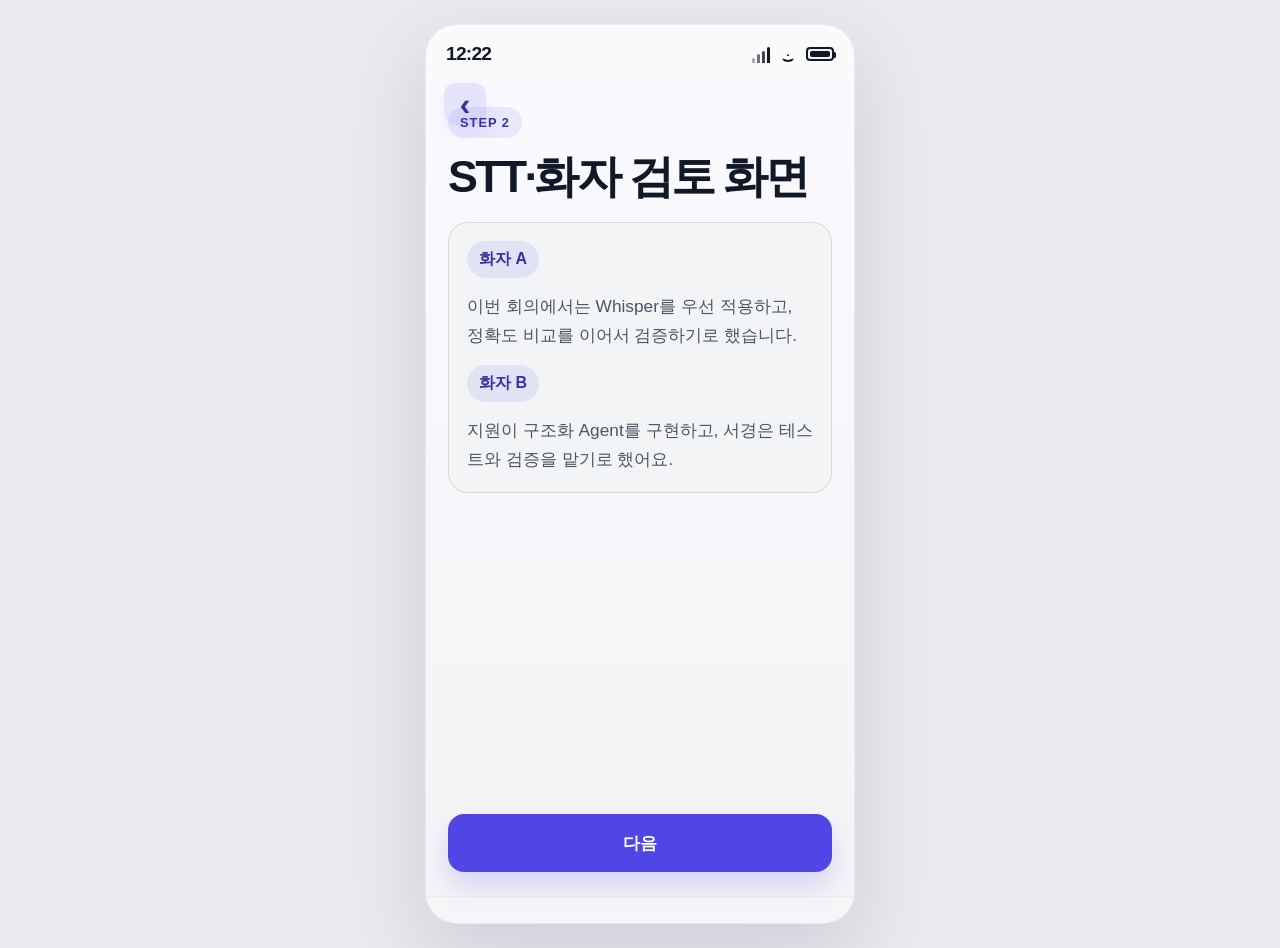
==== demo-pages/step-02-transcript.html @ 853f2ba0 "Add STT evaluation demo pages" ====
<!doctype html>
<html lang="ko">
  <head>
    <meta charset="UTF-8" />
    <meta name="viewport" content="width=device-width, initial-scale=1.0" />
    <title>STEP 2 · STT·화자 검토</title>
    <link rel="stylesheet" href="../styles.css" />
  </head>
  <body>
    <div class="page-shell">
      <div class="phone-frame" aria-label="STEP 2 STT 화자 검토 화면">
        <header class="status-bar">
          <span class="time">12:22</span>
          <div class="status-icons" aria-label="상태 표시">
            <span class="signal"><i></i><i></i><i></i><i></i></span>
            <span class="wifi" aria-hidden="true"></span>
            <span class="battery" aria-hidden="true"
              ><span class="battery-level"></span
            ></span>
          </div>
        </header>

        <main class="screen">
          <div class="screen-header">
            <span class="screen-tag">STEP 2</span>
            <h1>STT·화자 검토 화면</h1>
          </div>
          <div class="transcript-box">
            <div class="speaker-tag">화자 A</div>
            <p>
              이번 회의에서는 Whisper를 우선 적용하고, 정확도 비교를 이어서
              검증하기로 했습니다.
            </p>
            <div class="speaker-tag">화자 B</div>
            <p>
              지원이 구조화 Agent를 구현하고, 서경은 테스트와 검증을 맡기로
              했어요.
            </p>
          </div>
          <div class="slide-actions show-bottom-nav-only-next">
            <button
              class="slide-nav-btn primary"
              type="button"
              data-target="step-03-structure.html"
            >
              다음
            </button>
          </div>
        </main>
      </div>
    </div>
    <script src="../script.js"></script>
  </body>
</html>
---- styles.css ----
﻿:root {
  --primary: #4f46e5;
  --primary-strong: #3730a3;
  --bg: #f4f4f7;
  --panel: #ffffff;
  --panel-soft: #f3f4f6;
  --line: rgba(17, 24, 39, 0.12);
  --text: #111827;
  --muted: #4b5563;
  --success: #10b981;
  --gray: #64748b;
  --shadow: 0 18px 50px rgba(79, 70, 229, 0.12);
}

* {
  box-sizing: border-box;
}

html,
body {
  margin: 0;
  width: 100%;
  min-height: 100%;
  font-family: -apple-system, BlinkMacSystemFont, "Segoe UI", sans-serif;
  background: #e9e9ef;
  color: var(--text);
}

button,
input,
textarea {
  font: inherit;
}

body {
  display: flex;
  justify-content: center;
  align-items: flex-start;
  min-height: 100vh;
  padding: 24px;
}

.page-shell {
  width: 100%;
  display: flex;
  justify-content: center;
  align-items: flex-start;
}

.phone-frame {
  width: 100%;
  max-width: 430px;
  min-height: 900px;
  background: #f6f6f8;
  border: 1px solid rgba(17, 24, 39, 0.05);
  border-radius: 32px;
  box-shadow: 0 30px 80px rgba(15, 23, 42, 0.12);
  overflow: hidden;
}

.status-bar {
  display: flex;
  align-items: center;
  justify-content: space-between;
  background: rgba(255, 255, 255, 0.4);
  padding: 18px 20px 12px;
  font-weight: 700;
}

.time {
  font-size: 1.2rem;
  letter-spacing: -0.04em;
}

.status-icons {
  display: flex;
  align-items: center;
  gap: 10px;
  color: #111827;
}

.signal {
  display: inline-flex;
  align-items: end;
  gap: 2px;
  height: 18px;
}

.signal i {
  display: block;
  width: 3px;
  border-radius: 2px 2px 0 0;
  background: #111827;
}

.signal i:nth-child(1) {
  height: 5px;
  opacity: 0.35;
}
.signal i:nth-child(2) {
  height: 9px;
  opacity: 0.6;
}
.signal i:nth-child(3) {
  height: 12px;
  opacity: 0.8;
}
.signal i:nth-child(4) {
  height: 16px;
}

.wifi {
  width: 16px;
  height: 16px;
  border: 2px solid transparent;
  border-top-color: #111827;
  border-radius: 50%;
  transform: rotate(180deg);
  position: relative;
}

.wifi::before {
  content: "";
  position: absolute;
  inset: 4px 4px 2px;
  border: 2px solid transparent;
  border-top-color: #111827;
  border-radius: 50%;
}

.battery {
  position: relative;
  width: 28px;
  height: 14px;
  border: 2px solid #111827;
  border-radius: 4px;
  background: rgba(17, 24, 39, 0.04);
}

.battery::after {
  content: "";
  position: absolute;
  right: -4px;
  top: 3px;
  width: 3px;
  height: 6px;
  border-radius: 2px;
  background: #111827;
}

.battery-level {
  position: absolute;
  inset: 2px;
  border-radius: 2px;
  background: #111827;
}

.page-stack {
  display: flex;
  flex-direction: column;
}

.demo-menu-shell {
  width: 100%;
  min-height: 100vh;
  display: flex;
  align-items: center;
  justify-content: center;
  padding: 32px 18px;
}

.demo-menu-card {
  width: min(100%, 860px);
  background: #ffffff;
  border: 1px solid rgba(17, 24, 39, 0.08);
  border-radius: 28px;
  box-shadow: 0 30px 80px rgba(15, 23, 42, 0.12);
  padding: 32px 24px;
}

.eyebrow {
  margin: 0 0 8px;
  color: var(--primary-strong);
  font-weight: 800;
  letter-spacing: 0.08em;
  text-transform: uppercase;
}

.demo-menu-card h1 {
  margin: 0 0 24px;
  font-size: clamp(2.3rem, 4vw, 3.5rem);
  line-height: 1.15;
  letter-spacing: -0.06em;
}

.demo-menu-grid {
  display: grid;
  grid-template-columns: repeat(2, minmax(0, 1fr));
  gap: 14px;
}

.demo-link {
  display: block;
  padding: 18px 20px;
  border-radius: 18px;
  background: linear-gradient(
    180deg,
    rgba(79, 70, 229, 0.08),
    rgba(79, 70, 229, 0.02)
  );
  border: 1px solid rgba(79, 70, 229, 0.12);
  color: var(--text);
  font-size: 1.08rem;
  font-weight: 700;
  text-decoration: none;
  box-shadow: inset 0 1px 0 rgba(255, 255, 255, 0.5);
}

.screen {
  min-height: 820px;
  display: flex;
  flex-direction: column;
  justify-content: flex-start;
  gap: 18px;
  padding: 30px 22px 24px;
  border-bottom: 1px solid rgba(17, 24, 39, 0.06);
  background: linear-gradient(180deg, #fafafe 0%, #f4f4f7 100%);
  flex: 1;
}

.redirect-shell {
  width: 100%;
  min-height: 100vh;
  display: flex;
  align-items: center;
  justify-content: center;
  padding: 24px;
}

.redirect-card {
  width: min(100%, 560px);
  background: #fff;
  border-radius: 28px;
  padding: 32px 24px;
  text-align: center;
  box-shadow: 0 30px 70px rgba(15, 23, 42, 0.12);
}

.redirect-card h1 {
  margin: 0 0 12px;
  font-size: clamp(2rem, 4vw, 2.8rem);
  letter-spacing: -0.06em;
}

.redirect-card p {
  margin: 0 0 20px;
  color: var(--muted);
  font-size: 1.1rem;
}

.primary-link {
  display: inline-block;
  padding: 16px 22px;
  border-radius: 18px;
  background: var(--primary);
  color: white;
  text-decoration: none;
  font-weight: 800;
  font-size: 1.08rem;
}

.screen-header {
  display: flex;
  flex-direction: column;
  gap: 12px;
}

.screen-tag {
  display: inline-flex;
  width: fit-content;
  padding: 8px 12px;
  border-radius: 999px;
  background: rgba(79, 70, 229, 0.1);
  color: var(--primary-strong);
  font-size: 0.8rem;
  font-weight: 800;
  letter-spacing: 0.08em;
}

.screen-header h1 {
  margin: 0;
  font-size: clamp(2rem, 4vw, 2.8rem);
  line-height: 1.2;
  letter-spacing: -0.06em;
}

.upload-box {
  display: flex;
  flex-direction: column;
  gap: 18px;
}

.large-btn,
.primary-btn,
.secondary-btn,
.topic-btn,
.subtopic-btn,
.send-btn,
.play-btn {
  min-height: 64px;
  border-radius: 18px;
  border: 1px solid transparent;
  font-size: 1.18rem;
  font-weight: 700;
  cursor: pointer;
}

.primary-btn,
.send-btn,
.play-btn {
  background: var(--primary);
  color: white;
  box-shadow: 0 18px 30px rgba(79, 70, 229, 0.2);
}

.secondary-btn {
  background: var(--panel-soft);
  color: var(--text);
  border-color: rgba(17, 24, 39, 0.08);
}

.full-width {
  width: 100%;
  margin-top: 18px;
}

.transcript-box,
.hierarchy-box,
.audio-panel,
.detail-card {
  background: var(--panel-soft);
  border: 1px solid var(--line);
  border-radius: 20px;
  padding: 18px;
}

.transcript-box {
  display: grid;
  gap: 14px;
}

.speaker-tag {
  display: inline-flex;
  width: fit-content;
  align-items: center;
  background: rgba(79, 70, 229, 0.1);
  color: var(--primary-strong);
  border-radius: 999px;
  padding: 8px 12px;
  font-weight: 800;
}

.transcript-box p {
  margin: 0;
  font-size: 1.08rem;
  line-height: 1.7;
  color: var(--muted);
}

.hierarchy-box {
  display: grid;
  gap: 12px;
}

.h1-box,
.h2-box,
.h3-box {
  background: #fff;
  border: 1px solid rgba(79, 70, 229, 0.08);
  border-radius: 16px;
  padding: 18px 16px;
  font-weight: 700;
  font-size: 1.1rem;
}

.h1-box {
  background: rgba(79, 70, 229, 0.08);
}

.h2-box {
  margin-left: 16px;
}
.h3-box {
  margin-left: 30px;
}

.topic-grid {
  display: flex;
  flex-direction: column;
  gap: 12px;
  width: 100%;
}

.large-grid .topic-btn {
  width: 100%;
  flex: 0 0 auto;
  min-width: 100%;
  min-height: 70px;
  padding: 18px 20px;
  text-align: left;
  justify-content: flex-start;
}

.small-grid .subtopic-btn {
  flex: 1 1 100%;
}

.topic-btn,
.subtopic-btn {
  width: 100%;
  background: var(--panel-soft);
  border: 1px solid rgba(17, 24, 39, 0.08);
  color: var(--text);
}

.topic-btn.active,
.subtopic-btn.active {
  background: var(--primary);
  color: white;
  border-color: var(--primary);
  box-shadow: 0 14px 24px rgba(79, 70, 229, 0.2);
}

.detail-list {
  display: grid;
  gap: 14px;
}

.detail-card {
  background: rgba(255, 255, 255, 0.7);
}

.detail-card.main {
  background: rgba(79, 70, 229, 0.06);
  border-color: rgba(79, 70, 229, 0.12);
}

.detail-meta,
.detail-footer {
  display: flex;
  justify-content: space-between;
  align-items: center;
  gap: 8px;
  font-size: 0.95rem;
  color: var(--muted);
}

.label-pill {
  display: inline-flex;
  padding: 8px 12px;
  border-radius: 999px;
  font-size: 0.8rem;
  font-weight: 800;
}

.label-pill.violet {
  background: rgba(79, 70, 229, 0.12);
  color: var(--primary-strong);
}

.label-pill.gray {
  background: rgba(100, 116, 139, 0.12);
  color: var(--gray);
}

.detail-card h3 {
  margin: 14px 0 10px;
  font-size: 1.5rem;
  line-height: 1.4;
}

.ghost-link {
  display: inline-flex;
  align-items: center;
  justify-content: center;
  margin-top: 12px;
  padding: 10px 14px;
  border: 1px solid rgba(79, 70, 229, 0.18);
  border-radius: 12px;
  background: rgba(79, 70, 229, 0.08);
  color: var(--primary-strong);
  font-weight: 800;
  font-size: 0.95rem;
}

.detail-card p {
  margin: 0;
  font-size: 1.02rem;
  line-height: 1.7;
  color: var(--muted);
}

.status-text {
  font-weight: 800;
  color: var(--primary-strong);
}

.status-text.muted {
  color: var(--gray);
}

textarea {
  width: 100%;
  min-height: 140px;
  border: 1px solid var(--line);
  border-radius: 18px;
  background: var(--panel-soft);
  padding: 18px 16px;
  font-size: 1.1rem;
  color: var(--text);
  resize: vertical;
}

.input-row {
  display: flex;
  align-items: center;
  gap: 12px;
  padding: 10px 12px 10px 18px;
  border: 1px solid var(--line);
  border-radius: 18px;
  background: var(--panel-soft);
}

.input-row input {
  flex: 1;
  border: none;
  background: transparent;
  font-size: 1.15rem;
  color: var(--text);
  outline: none;
}

.send-btn,
.play-btn {
  width: 60px;
  min-width: 60px;
  height: 60px;
  border-radius: 50%;
  display: grid;
  place-items: center;
  font-size: 1.8rem;
}

.audio-panel {
  background: rgba(255, 255, 255, 0.7);
}

.audio-head {
  display: flex;
  justify-content: space-between;
  align-items: center;
  gap: 12px;
  font-size: 1.1rem;
  font-weight: 800;
  margin-bottom: 18px;
}

.waveform {
  display: grid;
  grid-template-columns: repeat(16, minmax(0, 1fr));
  gap: 6px;
  align-items: end;
  height: 90px;
}

.waveform span {
  display: block;
  border-radius: 999px;
  background: linear-gradient(
    180deg,
    rgba(79, 70, 229, 0.9),
    rgba(79, 70, 229, 0.2)
  );
}

.question-screen {
  justify-content: flex-start;
  padding-top: 18px;
}

.question-header-row {
  display: flex;
  align-items: center;
  justify-content: space-between;
  gap: 12px;
  width: 100%;
  padding: 0 4px 10px;
}

.back-icon {
  border: none;
  background: transparent;
  color: #111827;
  font-size: 2.3rem;
  line-height: 1;
  padding: 0;
  cursor: pointer;
}

.meeting-date {
  flex: 1;
  font-size: 1.08rem;
  font-weight: 700;
  letter-spacing: -0.02em;
  white-space: nowrap;
  overflow: hidden;
  text-overflow: ellipsis;
}

.header-actions {
  display: flex;
  align-items: center;
  gap: 12px;
  font-size: 1.5rem;
  color: #111827;
}

.mini-icon,
.mini-menu {
  line-height: 1;
}

.question-tab-row {
  display: flex;
  width: 100%;
  gap: 18px;
  padding-bottom: 12px;
  border-bottom: 1px solid rgba(17, 24, 39, 0.12);
  margin-bottom: 18px;
}

.question-tab {
  border: none;
  background: transparent;
  color: #6b7280;
  font-size: 1rem;
  font-weight: 700;
  padding: 0;
  cursor: pointer;
}

.question-tab.active {
  color: #111827;
  position: relative;
}

.question-tab.active::after {
  content: "";
  position: absolute;
  left: 0;
  right: 0;
  bottom: -13px;
  height: 3px;
  border-radius: 999px;
  background: #111827;
}

.question-title-wrap {
  width: 100%;
  margin: 0 0 18px;
}

.question-title-wrap h1 {
  margin: 0;
  font-size: clamp(1.8rem, 4vw, 2.6rem);
  line-height: 1.25;
  letter-spacing: -0.06em;
  color: #111827;
}

.question-suggestions {
  display: flex;
  flex-direction: column;
  gap: 12px;
  width: 100%;
  margin-bottom: auto;
}

.suggestion-pill {
  display: flex;
  align-items: center;
  width: 100%;
  min-height: 58px;
  border: 1px solid rgba(17, 24, 39, 0.1);
  border-radius: 18px;
  background: rgba(255, 255, 255, 0.72);
  color: #111827;
  font-size: 1.05rem;
  font-weight: 600;
  text-align: left;
  padding: 0 16px;
  cursor: pointer;
  gap: 10px;
}

.suggestion-icon {
  display: inline-flex;
  align-items: center;
  justify-content: center;
  width: 22px;
  height: 22px;
  font-size: 1.2rem;
}

.question-compose {
  display: flex;
  align-items: center;
  width: 100%;
  min-height: 72px;
  border: 1px solid rgba(17, 24, 39, 0.08);
  background: rgba(255, 255, 255, 0.82);
  border-radius: 18px;
  padding: 10px 14px 10px 20px;
  margin-top: 18px;
  box-shadow: inset 0 1px 0 rgba(255, 255, 255, 0.5);
}

.question-compose input {
  flex: 1;
  border: none;
  background: transparent;
  font-size: 1.1rem;
  color: #6b7280;
  outline: none;
}

.question-compose .send-btn {
  width: 52px;
  min-width: 52px;
  height: 52px;
  border-radius: 16px;
  font-size: 1.7rem;
}

.slide-actions {
  display: none !important;
}

.show-bottom-nav .slide-actions {
  display: flex !important;
  gap: 12px;
  margin-top: auto;
}

.slide-actions.show-bottom-nav-only-next {
  display: flex !important;
  margin-top: auto;
}

.slide-actions.show-bottom-nav-only-next .slide-nav-btn.secondary {
  display: none;
}

.slide-actions.show-bottom-nav-only-next .slide-nav-btn.primary {
  width: 100%;
}

.phone-frame {
  position: relative;
}

.back-nav-btn {
  position: absolute;
  top: 58px;
  left: 18px;
  z-index: 5;
  width: 42px;
  height: 42px;
  border: none;
  border-radius: 12px;
  background: rgba(79, 70, 229, 0.12);
  color: var(--primary-strong);
  font-size: 2rem;
  font-weight: 700;
  line-height: 1;
  display: inline-flex;
  align-items: center;
  justify-content: center;
  cursor: pointer;
  box-shadow: 0 8px 20px rgba(79, 70, 229, 0.08);
}

.back-nav-btn:hover {
  background: rgba(79, 70, 229, 0.18);
}

.slide-nav-btn {
  flex: 1;
  display: inline-flex;
  align-items: center;
  justify-content: center;
  min-height: 58px;
  border-radius: 16px;
  text-decoration: none;
  font-size: 1.06rem;
  font-weight: 800;
  border: 1px solid transparent;
  cursor: pointer;
}

.slide-nav-btn.primary {
  background: var(--primary);
  color: white;
  box-shadow: 0 14px 26px rgba(79, 70, 229, 0.18);
}

.slide-nav-btn.secondary {
  background: rgba(17, 24, 39, 0.04);
  color: var(--text);
  border-color: rgba(17, 24, 39, 0.08);
}

.slide-nav-btn.disabled {
  opacity: 0.45;
  pointer-events: none;
  background: rgba(17, 24, 39, 0.04);
  color: var(--muted);
  border-color: rgba(17, 24, 39, 0.08);
}

.waveform span:nth-child(1) {
  height: 24%;
}
.waveform span:nth-child(2) {
  height: 38%;
}
.waveform span:nth-child(3) {
  height: 54%;
}
.waveform span:nth-child(4) {
  height: 72%;
}
.waveform span:nth-child(5) {
  height: 64%;
}
.waveform span:nth-child(6) {
  height: 46%;
}
.waveform span:nth-child(7) {
  height: 32%;
}
.waveform span:nth-child(8) {
  height: 60%;
}
.waveform span:nth-child(9) {
  height: 86%;
}
.waveform span:nth-child(10) {
  height: 56%;
}
.waveform span:nth-child(11) {
  height: 42%;
}
.waveform span:nth-child(12) {
  height: 76%;
}
.waveform span:nth-child(13) {
  height: 90%;
}
.waveform span:nth-child(14) {
  height: 68%;
}
.waveform span:nth-child(15) {
  height: 38%;
}
.waveform span:nth-child(16) {
  height: 70%;
}

@media (max-width: 420px) {
  body {
    padding: 12px;
  }

  .phone-frame {
    max-width: 100%;
    border-radius: 20px;
  }

  .screen {
    min-height: 760px;
    padding-left: 18px;
    padding-right: 18px;
  }

  .detail-meta,
  .detail-footer {
    flex-direction: column;
    align-items: flex-start;
  }
}
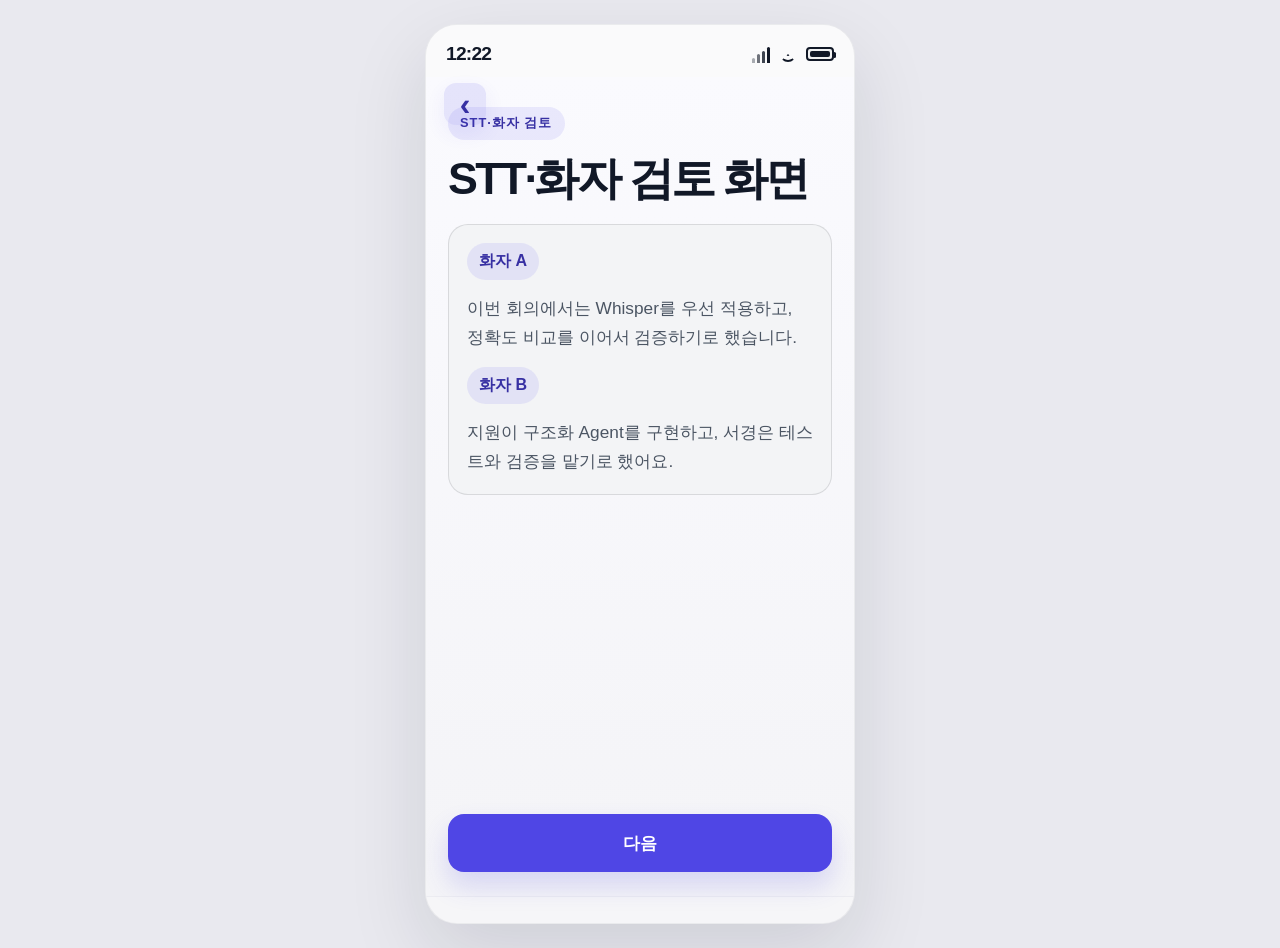
==== commit afa25740: "Remove STEP labels from demo pages" ====
--- a/demo-pages/step-02-transcript.html
+++ b/demo-pages/step-02-transcript.html
@@ -3,12 +3,12 @@
   <head>
     <meta charset="UTF-8" />
     <meta name="viewport" content="width=device-width, initial-scale=1.0" />
-    <title>STEP 2 · STT·화자 검토</title>
+    <title>STT·화자 검토</title>
     <link rel="stylesheet" href="../styles.css" />
   </head>
   <body>
     <div class="page-shell">
-      <div class="phone-frame" aria-label="STEP 2 STT 화자 검토 화면">
+      <div class="phone-frame" aria-label="STT 화자 검토 화면">
         <header class="status-bar">
           <span class="time">12:22</span>
           <div class="status-icons" aria-label="상태 표시">
@@ -22,7 +22,7 @@
 
         <main class="screen">
           <div class="screen-header">
-            <span class="screen-tag">STEP 2</span>
+            <span class="screen-tag">STT·화자 검토</span>
             <h1>STT·화자 검토 화면</h1>
           </div>
           <div class="transcript-box">
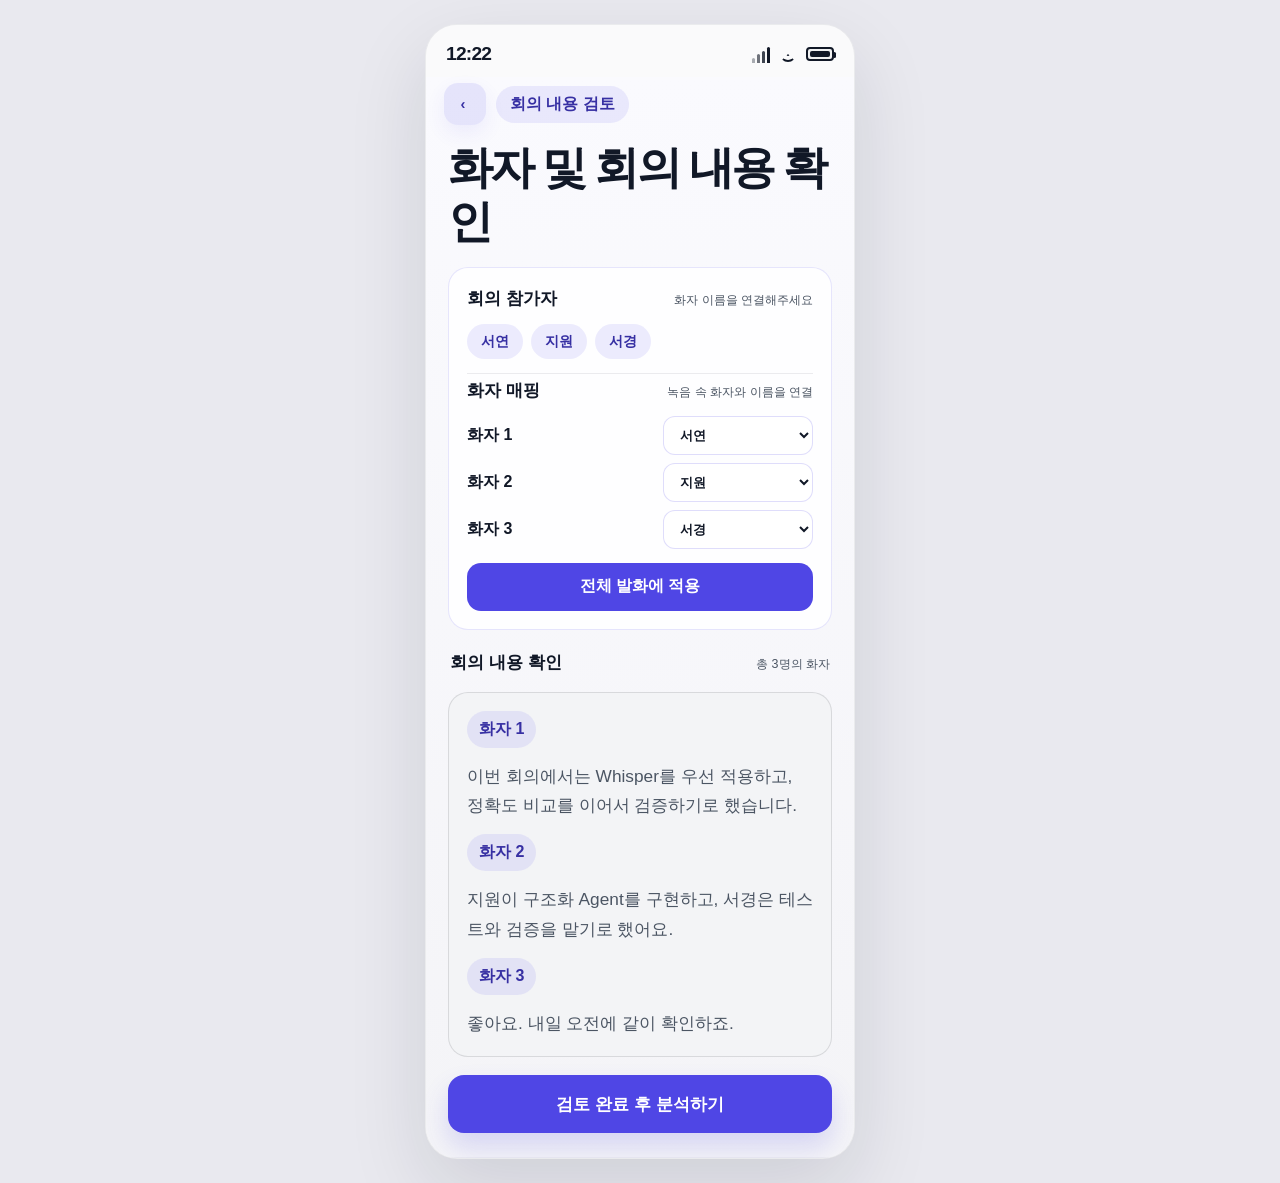
==== commit 087eacc8: "Update demo pages and styles" ====
--- a/demo-pages/step-02-transcript.html
+++ b/demo-pages/step-02-transcript.html
@@ -3,12 +3,12 @@
   <head>
     <meta charset="UTF-8" />
     <meta name="viewport" content="width=device-width, initial-scale=1.0" />
-    <title>STT·화자 검토</title>
+    <title>화자 및 회의 내용 확인</title>
     <link rel="stylesheet" href="../styles.css" />
   </head>
   <body>
     <div class="page-shell">
-      <div class="phone-frame" aria-label="STT 화자 검토 화면">
+      <div class="phone-frame" aria-label="화자 및 회의 내용 확인 화면">
         <header class="status-bar">
           <span class="time">12:22</span>
           <div class="status-icons" aria-label="상태 표시">
@@ -22,20 +22,82 @@
 
         <main class="screen">
           <div class="screen-header">
-            <span class="screen-tag">STT·화자 검토</span>
-            <h1>STT·화자 검토 화면</h1>
+            <h1>화자 및 회의 내용 확인</h1>
+          </div>
+          <section
+            class="speaker-review-panel"
+            aria-labelledby="speaker-review-title"
+          >
+            <div class="review-section-heading">
+              <strong id="speaker-review-title">회의 참가자</strong>
+              <span>화자 이름을 연결해주세요</span>
+            </div>
+            <div class="participant-chips" aria-label="회의 참가자">
+              <span class="participant-chip">서연</span>
+              <span class="participant-chip">지원</span>
+              <span class="participant-chip">서경</span>
+            </div>
+            <div class="review-section-heading mapping-heading">
+              <strong>화자 매핑</strong>
+              <span>녹음 속 화자와 이름을 연결</span>
+            </div>
+            <div class="speaker-mapping-list">
+              <label class="speaker-mapping-row">
+                <span>화자 1</span>
+                <select data-speaker="SPEAKER_01" aria-label="화자 1 이름 선택">
+                  <option>서연</option>
+                  <option>지원</option>
+                  <option>서경</option>
+                </select>
+              </label>
+              <label class="speaker-mapping-row">
+                <span>화자 2</span>
+                <select data-speaker="SPEAKER_00" aria-label="화자 2 이름 선택">
+                  <option>지원</option>
+                  <option>서연</option>
+                  <option>서경</option>
+                </select>
+              </label>
+              <label class="speaker-mapping-row">
+                <span>화자 3</span>
+                <select data-speaker="SPEAKER_02" aria-label="화자 3 이름 선택">
+                  <option>서경</option>
+                  <option>서연</option>
+                  <option>지원</option>
+                </select>
+              </label>
+            </div>
+            <button
+              class="apply-speakers-btn"
+              type="button"
+              data-apply-speakers
+            >
+              전체 발화에 적용
+            </button>
+          </section>
+          <div class="review-content-heading">
+            <strong>회의 내용 확인</strong>
+            <span>총 3명의 화자</span>
           </div>
           <div class="transcript-box">
-            <div class="speaker-tag">화자 A</div>
+            <div class="speaker-tag" data-transcript-speaker="SPEAKER_01">
+              화자 1
+            </div>
             <p>
               이번 회의에서는 Whisper를 우선 적용하고, 정확도 비교를 이어서
               검증하기로 했습니다.
             </p>
-            <div class="speaker-tag">화자 B</div>
+            <div class="speaker-tag" data-transcript-speaker="SPEAKER_00">
+              화자 2
+            </div>
             <p>
               지원이 구조화 Agent를 구현하고, 서경은 테스트와 검증을 맡기로
               했어요.
             </p>
+            <div class="speaker-tag" data-transcript-speaker="SPEAKER_02">
+              화자 3
+            </div>
+            <p>좋아요. 내일 오전에 같이 확인하죠.</p>
           </div>
           <div class="slide-actions show-bottom-nav-only-next">
             <button
@@ -43,12 +105,12 @@
               type="button"
               data-target="step-03-structure.html"
             >
-              다음
+              검토 완료 후 분석하기
             </button>
           </div>
         </main>
       </div>
     </div>
-    <script src="../script.js"></script>
+    <script src="../script.js?v=nav-labels-1"></script>
   </body>
 </html>
--- a/styles.css
+++ b/styles.css
@@ -181,7 +181,7 @@
 .eyebrow {
   margin: 0 0 8px;
   color: var(--primary-strong);
-  font-weight: 800;
+  font-weight: 600;
   letter-spacing: 0.08em;
   text-transform: uppercase;
 }
@@ -228,6 +228,10 @@
   flex: 1;
 }
 
+.phone-frame.has-back-nav .screen {
+  padding-top: 64px;
+}
+
 .redirect-shell {
   width: 100%;
   min-height: 100vh;
@@ -298,6 +302,24 @@
   display: flex;
   flex-direction: column;
   gap: 18px;
+}
+
+.sample-list {
+  display: grid;
+  gap: 12px;
+}
+
+.file-picker {
+  display: grid;
+  place-items: center;
+  cursor: pointer;
+}
+
+.file-picker input {
+  position: absolute;
+  width: 1px;
+  height: 1px;
+  opacity: 0;
 }
 
 .large-btn,
@@ -334,6 +356,24 @@
   margin-top: 18px;
 }
 
+.edit-cta {
+  min-height: 76px;
+  font-size: 1.3rem;
+}
+
+.detail-actions {
+  display: grid;
+  grid-template-columns: 1fr 1fr;
+  gap: 12px;
+  margin-top: 18px;
+}
+
+.detail-actions .large-btn {
+  min-height: 72px;
+  padding: 12px;
+  font-size: 1rem;
+}
+
 .transcript-box,
 .hierarchy-box,
 .audio-panel,
@@ -349,6 +389,92 @@
   gap: 14px;
 }
 
+.speaker-review-panel {
+  display: grid;
+  gap: 14px;
+  padding: 18px;
+  border: 1px solid rgba(79, 70, 229, 0.14);
+  border-radius: 20px;
+  background: rgba(255, 255, 255, 0.86);
+}
+
+.review-section-heading,
+.review-content-heading {
+  display: flex;
+  align-items: baseline;
+  justify-content: space-between;
+  gap: 12px;
+}
+
+.review-section-heading strong,
+.review-content-heading strong {
+  font-size: 1.08rem;
+}
+
+.review-section-heading span,
+.review-content-heading span {
+  color: var(--muted);
+  font-size: 0.78rem;
+}
+
+.participant-chips {
+  display: flex;
+  flex-wrap: wrap;
+  gap: 8px;
+}
+
+.participant-chip {
+  padding: 8px 14px;
+  border-radius: 999px;
+  background: rgba(79, 70, 229, 0.1);
+  color: var(--primary-strong);
+  font-size: 0.9rem;
+  font-weight: 800;
+}
+
+.mapping-heading {
+  padding-top: 4px;
+  border-top: 1px solid rgba(17, 24, 39, 0.08);
+}
+
+.speaker-mapping-list {
+  display: grid;
+  gap: 8px;
+}
+
+.speaker-mapping-row {
+  display: flex;
+  align-items: center;
+  justify-content: space-between;
+  gap: 12px;
+  color: var(--text);
+  font-weight: 800;
+}
+
+.speaker-mapping-row select {
+  min-width: 150px;
+  padding: 10px 12px;
+  border: 1px solid rgba(79, 70, 229, 0.18);
+  border-radius: 12px;
+  background: #fff;
+  color: var(--text);
+  font-weight: 700;
+}
+
+.apply-speakers-btn {
+  min-height: 48px;
+  border: 0;
+  border-radius: 14px;
+  background: var(--primary);
+  color: #fff;
+  font-weight: 800;
+  cursor: pointer;
+}
+
+.review-content-heading {
+  padding: 2px 2px 0;
+}
+
 .speaker-tag {
   display: inline-flex;
   width: fit-content;
@@ -379,8 +505,10 @@
   border: 1px solid rgba(79, 70, 229, 0.08);
   border-radius: 16px;
   padding: 18px 16px;
-  font-weight: 700;
-  font-size: 1.1rem;
+  color: #111827;
+  font-weight: 800;
+  font-size: 1.28rem;
+  line-height: 1.45;
 }
 
 .h1-box {
@@ -421,6 +549,8 @@
   background: var(--panel-soft);
   border: 1px solid rgba(17, 24, 39, 0.08);
   color: var(--text);
+  font-size: 1.32rem;
+  font-weight: 800;
 }
 
 .topic-btn.active,
@@ -434,6 +564,15 @@
 .detail-list {
   display: grid;
   gap: 14px;
+}
+
+.detail-empty {
+  margin: 0;
+  padding: 24px 18px;
+  border: 1px dashed var(--line);
+  border-radius: 18px;
+  color: var(--muted);
+  text-align: center;
 }
 
 .detail-card {
@@ -521,6 +660,34 @@
   resize: vertical;
 }
 
+.edit-form {
+  display: grid;
+  gap: 16px;
+}
+
+.edit-form label {
+  display: grid;
+  gap: 8px;
+  color: var(--muted);
+  font-weight: 800;
+}
+
+.edit-form input {
+  width: 100%;
+  border: 1px solid var(--line);
+  border-radius: 14px;
+  padding: 14px 16px;
+  background: var(--panel-soft);
+  color: var(--text);
+}
+
+.edit-form [data-feedback-status] {
+  min-height: 1.4em;
+  margin: 0;
+  color: var(--success);
+  font-weight: 800;
+}
+
 .input-row {
   display: flex;
   align-items: center;
@@ -639,6 +806,15 @@
   margin-bottom: 18px;
 }
 
+.question-kicker {
+  display: inline-block;
+  margin-bottom: 12px;
+  color: var(--primary-strong);
+  font-size: 0.72rem;
+  font-weight: 900;
+  letter-spacing: 0.16em;
+}
+
 .question-tab {
   border: none;
   background: transparent;
@@ -650,7 +826,7 @@
 }
 
 .question-tab.active {
-  color: #111827;
+  color: var(--primary-strong);
   position: relative;
 }
 
@@ -662,7 +838,7 @@
   bottom: -13px;
   height: 3px;
   border-radius: 999px;
-  background: #111827;
+  background: var(--primary);
 }
 
 .question-title-wrap {
@@ -679,8 +855,8 @@
 }
 
 .question-suggestions {
-  display: flex;
-  flex-direction: column;
+  display: grid;
+  grid-template-columns: 1fr;
   gap: 12px;
   width: 100%;
   margin-bottom: auto;
@@ -742,6 +918,31 @@
   font-size: 1.7rem;
 }
 
+.answer-box {
+  display: grid;
+  gap: 10px;
+  width: 100%;
+  padding: 16px;
+  border-left: 4px solid var(--primary);
+  border-radius: 12px;
+  background: rgba(79, 70, 229, 0.07);
+  color: var(--text);
+  line-height: 1.6;
+}
+
+.answer-box[hidden] {
+  display: none !important;
+}
+
+.answer-box p {
+  margin: 0;
+  color: var(--muted);
+}
+
+audio {
+  width: 100%;
+}
+
 .slide-actions {
   display: none !important;
 }
@@ -770,24 +971,42 @@
 }
 
 .back-nav-btn {
+  width: 42px;
+  min-width: 42px;
+  height: 42px;
+  border: none;
+  border-radius: 14px;
+  background: rgba(79, 70, 229, 0.12);
+  color: var(--primary-strong);
+  padding: 0 14px 0 10px;
+  font-size: 0.92rem;
+  font-weight: 700;
+  line-height: 1;
+  display: inline-flex;
+  align-items: center;
+  justify-content: center;
+  cursor: pointer;
+  box-shadow: 0 8px 20px rgba(79, 70, 229, 0.08);
+}
+
+.back-nav-wrap {
   position: absolute;
   top: 58px;
   left: 18px;
   z-index: 5;
-  width: 42px;
-  height: 42px;
-  border: none;
-  border-radius: 12px;
-  background: rgba(79, 70, 229, 0.12);
+  display: inline-flex;
+  align-items: center;
+  gap: 10px;
+}
+
+.back-nav-label {
   color: var(--primary-strong);
-  font-size: 2rem;
-  font-weight: 700;
-  line-height: 1;
-  display: inline-flex;
-  align-items: center;
-  justify-content: center;
-  cursor: pointer;
-  box-shadow: 0 8px 20px rgba(79, 70, 229, 0.08);
+  padding: 8px 14px;
+  border-radius: 999px;
+  background: rgba(79, 70, 229, 0.1);
+  font-size: 0.98rem;
+  font-weight: 800;
+  white-space: nowrap;
 }
 
 .back-nav-btn:hover {
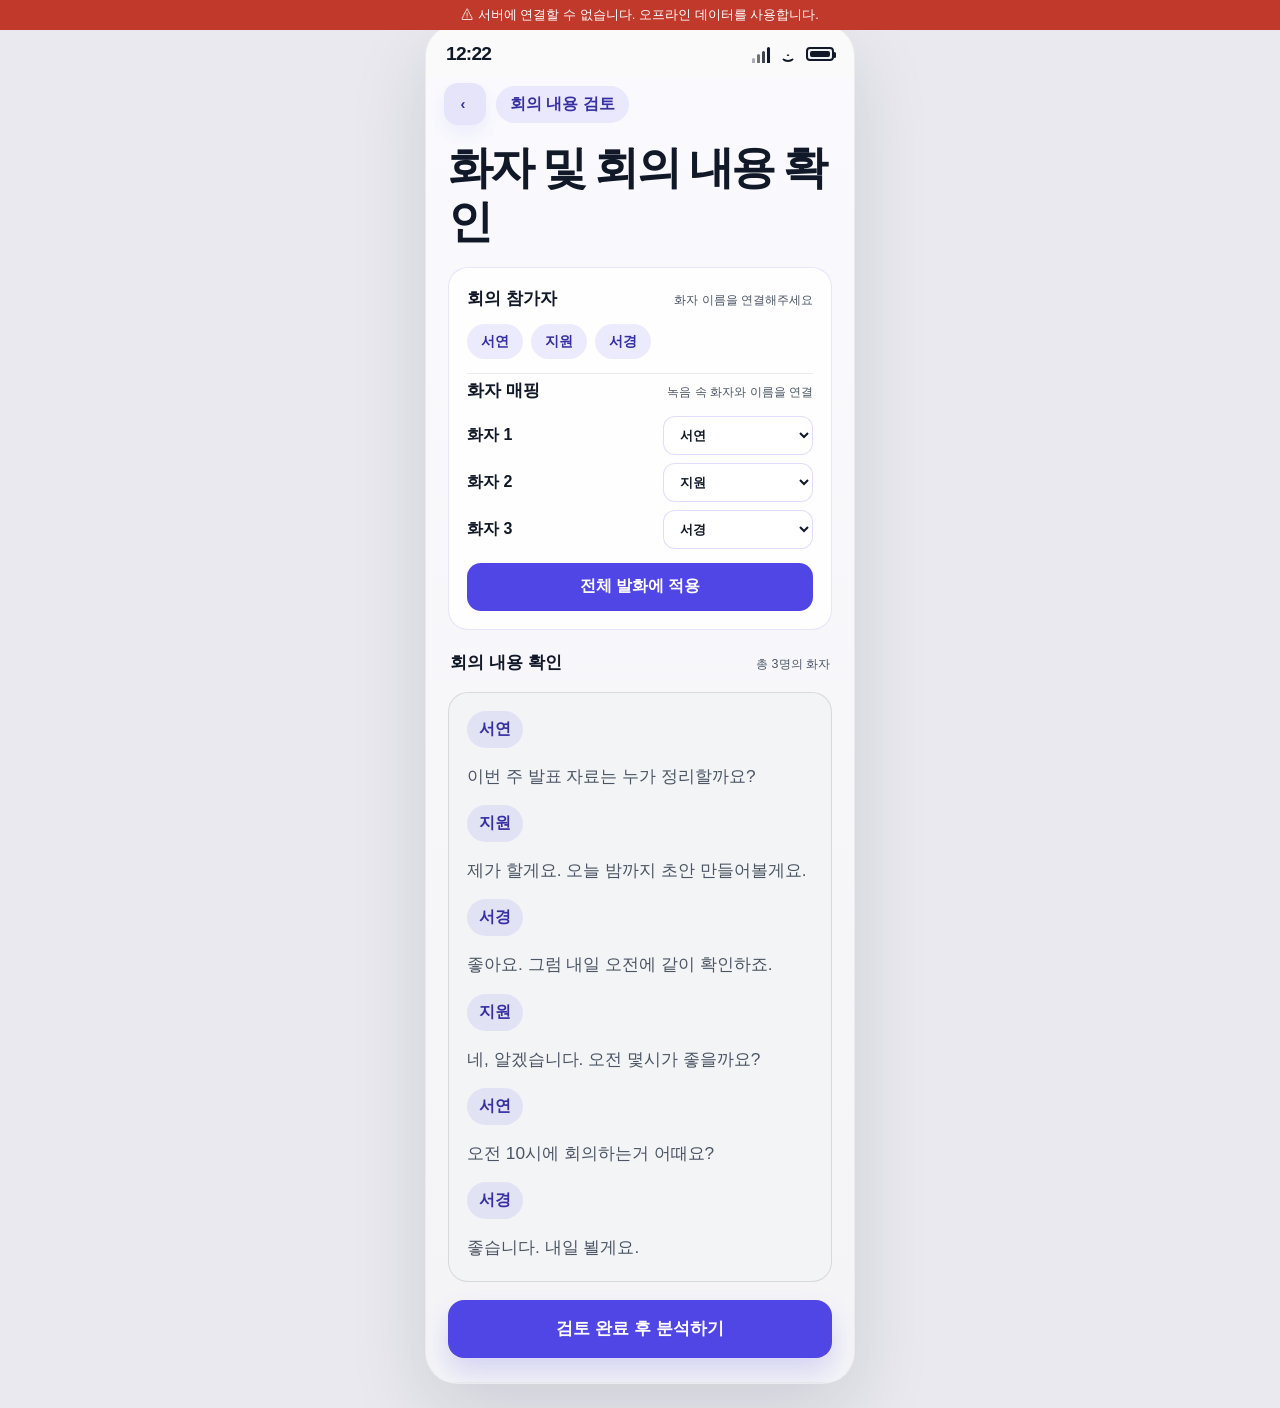
==== commit cabd14fe: "Update cache buster in html" ====
--- a/demo-pages/step-02-transcript.html
+++ b/demo-pages/step-02-transcript.html
@@ -111,6 +111,6 @@
         </main>
       </div>
     </div>
-    <script src="../script.js?v=nav-labels-1"></script>
+    <script src="../script.js?v=nav-labels-2"></script>
   </body>
 </html>
